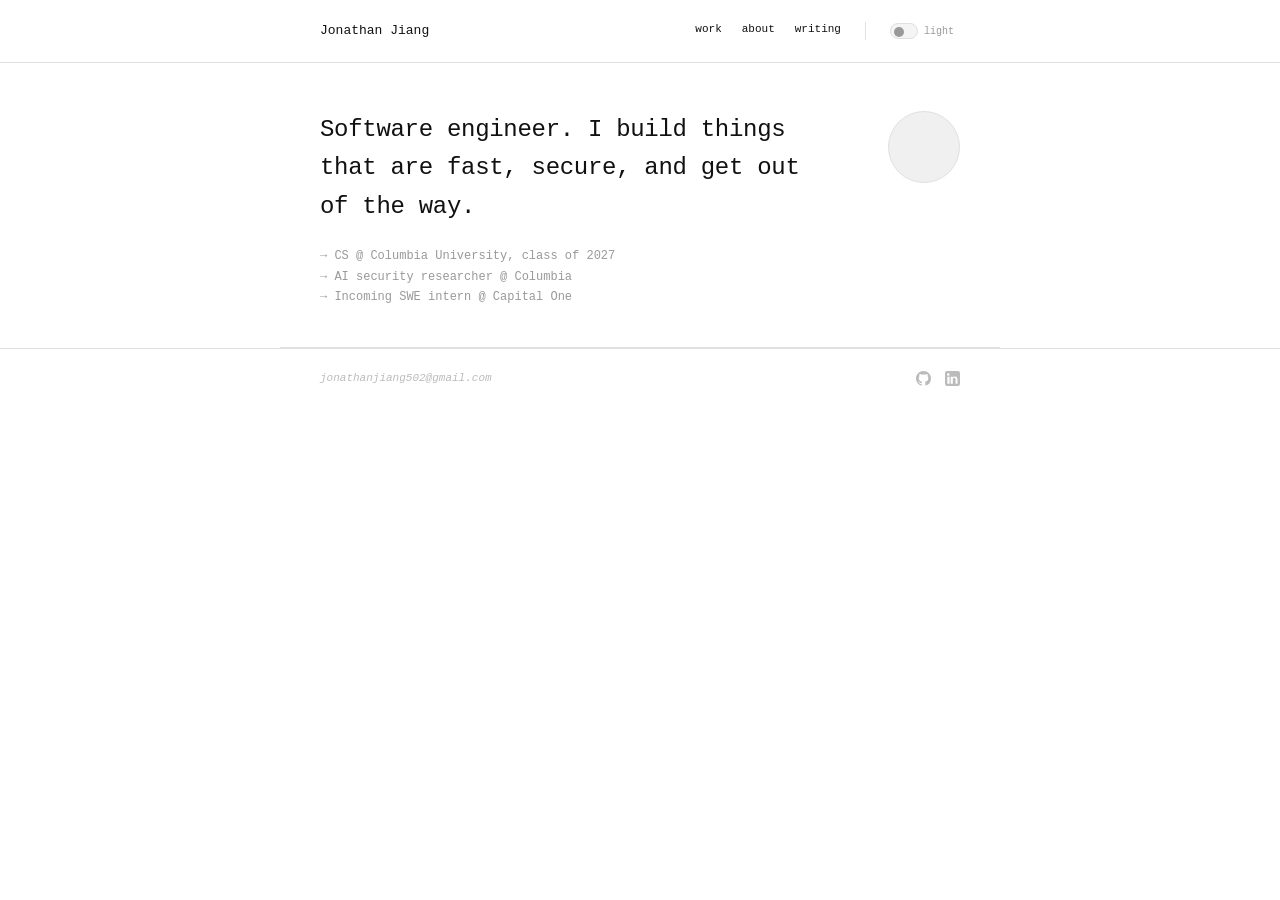
==== index.html @ d6f13825 "Initial commit: static personal website Build Jonathan Jiang's personal site from the design-system " ====
<!DOCTYPE html>
<html lang="en">
<head>
  <meta charset="UTF-8" />
  <meta name="viewport" content="width=device-width, initial-scale=1.0" />
  <title>Jonathan Jiang</title>
  <meta name="description" content="Jonathan Jiang — software engineer. CS @ Columbia University." />
  <link rel="stylesheet" href="css/style.css" />
  <!-- Apply persisted theme before paint to avoid a flash. -->
  <script>
    (function () {
      try {
        if (localStorage.getItem('theme') === 'dark') {
          document.documentElement.setAttribute('data-theme', 'dark');
        }
      } catch (e) {}
    })();
  </script>
</head>
<body>

  <nav class="nav">
    <div class="nav-inner">
      <a href="index.html" class="nav-name">Jonathan Jiang</a>
      <div class="nav-right">
        <div class="nav-tabs">
          <a href="work.html" class="nav-tab">work</a>
          <a href="about.html" class="nav-tab">about</a>
          <a href="writing.html" class="nav-tab">writing</a>
        </div>
        <button class="theme-toggle" id="themeToggle" type="button" aria-label="Toggle light and dark mode" aria-pressed="false">
          <span class="toggle-track"><span class="toggle-thumb"></span></span>
          <span class="toggle-label" id="toggleLabel">light</span>
        </button>
      </div>
    </div>
  </nav>

  <main>
    <header class="hero">
      <div class="hero-text">
        <h1>Software engineer. I build things that are fast, secure, and get out of the way.</h1>
        <ul class="hero-meta">
          <li>CS @ Columbia University, class of 2027</li>
          <li>AI security researcher @ Columbia</li>
          <li>Incoming SWE intern @ Capital One</li>
        </ul>
      </div>
      <!-- TODO: replace placeholder with real square headshot -->
      <div class="avatar" role="img" aria-label="Jonathan Jiang"></div>
    </header>
  </main>

  <footer class="footer">
    <div class="footer-inner">
      <a class="footer-email" href="mailto:jonathanjiang502@gmail.com">jonathanjiang502@gmail.com</a>
      <div class="footer-icons">
        <a href="https://github.com/jonathanj502" target="_blank" rel="noopener noreferrer" aria-label="GitHub">
          <svg viewBox="0 0 16 16" fill="currentColor" aria-hidden="true"><path d="M8 0C3.58 0 0 3.58 0 8c0 3.54 2.29 6.53 5.47 7.59.4.07.55-.17.55-.38 0-.19-.01-.82-.01-1.49-2.01.37-2.53-.49-2.69-.94-.09-.23-.48-.94-.82-1.13-.28-.15-.68-.52-.01-.53.63-.01 1.08.58 1.23.82.72 1.21 1.87.87 2.33.66.07-.52.28-.87.51-1.07-1.78-.2-3.64-.89-3.64-3.95 0-.87.31-1.59.82-2.15-.08-.2-.36-1.02.08-2.12 0 0 .67-.21 2.2.82.64-.18 1.32-.27 2-.27.68 0 1.36.09 2 .27 1.53-1.04 2.2-.82 2.2-.82.44 1.1.16 1.92.08 2.12.51.56.82 1.27.82 2.15 0 3.07-1.87 3.75-3.65 3.95.29.25.54.73.54 1.48 0 1.07-.01 1.93-.01 2.2 0 .21.15.46.55.38A8.01 8.01 0 0016 8c0-4.42-3.58-8-8-8z"/></svg>
        </a>
        <a href="https://linkedin.com/in/jonathanj126" target="_blank" rel="noopener noreferrer" aria-label="LinkedIn">
          <svg viewBox="0 0 16 16" fill="currentColor" aria-hidden="true"><path d="M13.63 0H2.37A2.34 2.34 0 000 2.34v11.32A2.34 2.34 0 002.37 16h11.26A2.34 2.34 0 0016 13.66V2.34A2.34 2.34 0 0013.63 0zM4.84 13.63H2.5V6.06h2.34v7.57zM3.67 5.02a1.36 1.36 0 110-2.71 1.36 1.36 0 010 2.71zM13.66 13.63h-2.34V9.5c0-.99-.02-2.26-1.38-2.26-1.38 0-1.59 1.08-1.59 2.19v4.2H6.01V6.06h2.25v1.03h.03c.31-.59 1.08-1.21 2.22-1.21 2.37 0 2.81 1.56 2.81 3.6v4.15z"/></svg>
        </a>
      </div>
    </div>
  </footer>

  <script src="js/main.js"></script>
</body>
</html>
---- css/style.css ----
/* ==========================================================================
   Jonathan Jiang — Personal Website
   Built to the design-system handoff. All tokens/specs sourced from
   jonathan-jiang-design-system.md
   ========================================================================== */

/* ---- Font ---------------------------------------------------------------- */
/* Monoweb Book is a commercial font (Lineto). Drop the licensed .woff2 into
   /fonts and it loads automatically; until then the monospace fallback is used. */
@font-face {
  font-family: 'Monoweb';
  src: url('../fonts/MonowebBook.woff2') format('woff2');
  font-weight: 400;
  font-style: normal;
  font-display: swap;
}

/* ---- Color tokens -------------------------------------------------------- */
:root {
  --bg:         #ffffff;
  --text:       #111111;
  --muted:      #999999;
  --faint:      #bbbbbb;
  --border:     #e0e0e0;
  --row-border: #ebebeb;
  --tag-bg:     #f4f4f4;
  --img-bg:     #f0f0f0;
}

[data-theme="dark"] {
  --bg:         #111111;
  --text:       #f0f0f0;
  --muted:      #555555;
  --faint:      #3a3a3a;
  --border:     #2a2a2a;
  --row-border: #1e1e1e;
  --tag-bg:     #1a1a1a;
  --img-bg:     #1e1e1e;
}

/* ---- Reset / base -------------------------------------------------------- */
*,
*::before,
*::after { box-sizing: border-box; }

html { -webkit-text-size-adjust: 100%; }

body {
  margin: 0;
  background: var(--bg);
  color: var(--text);
  font-family: 'Monoweb', 'Courier New', Courier, monospace;
  font-weight: 400;
  font-size: 12px;
  line-height: 1.7;
  -webkit-font-smoothing: antialiased;
  -moz-osx-font-smoothing: grayscale;
  transition: background 0.2s ease, color 0.2s ease;
}

a { color: inherit; }

img { display: block; }

/* ---- Layout -------------------------------------------------------------- */
.container {
  max-width: 720px;
  margin: 0 auto;
  padding: 0 2.5rem;
}

.section {
  padding: 2rem 0;
  border-bottom: 0.5px solid var(--border);
}
.section:last-child { border-bottom: none; }

.section-label {
  font-size: 10px;
  color: var(--faint);
  text-transform: uppercase;
  letter-spacing: 0.8px;
  margin-bottom: 0.75rem;
}

/* ==========================================================================
   Nav
   ========================================================================== */
.nav {
  position: sticky;
  top: 0;
  z-index: 10;
  width: 100%;
  background: var(--bg);
  border-bottom: 0.5px solid var(--border);
  transition: background 0.2s ease, border-color 0.2s ease;
}

.nav-inner {
  max-width: 720px;
  margin: 0 auto;
  padding: 1.25rem 2.5rem;
  display: flex;
  justify-content: space-between;
  align-items: center;
}

.nav-name {
  font-size: 13px;
  font-weight: 400;
  text-decoration: none;
  color: var(--text);
}

.nav-right {
  display: flex;
  align-items: center;
}

.nav-tabs {
  display: flex;
  gap: 1.25rem;
}

.nav-tab {
  font-size: 11px;
  text-decoration: none;
  color: var(--text);
  padding-bottom: 2px;
  border-bottom: 0.5px solid transparent;
}
.nav-tab:hover { color: var(--muted); }
.nav-tab.active {
  border-bottom: 0.5px solid var(--text);
}

/* ---- Light/dark toggle --------------------------------------------------- */
.theme-toggle {
  display: flex;
  align-items: center;
  gap: 6px;
  margin-left: 1.5rem;
  padding-left: 1.5rem;
  border-left: 0.5px solid var(--border);
  background: none;
  border-top: none;
  border-right: none;
  border-bottom: none;
  cursor: pointer;
  font-family: inherit;
  color: inherit;
}

.toggle-track {
  position: relative;
  width: 28px;
  height: 16px;
  border-radius: 8px;
  background: var(--tag-bg);
  border: 0.5px solid var(--border);
  flex-shrink: 0;
}

.toggle-thumb {
  position: absolute;
  top: 2.5px;
  left: 3px;
  width: 10px;
  height: 10px;
  border-radius: 50%;
  background: var(--muted);
  transition: transform 0.2s ease, background 0.2s ease;
}

[data-theme="dark"] .toggle-thumb {
  transform: translateX(12px);
  background: var(--text);
}

.toggle-label {
  font-size: 10px;
  color: var(--muted);
}

/* ==========================================================================
   Hero (home)
   ========================================================================== */
.hero {
  max-width: 720px;
  margin: 0 auto;
  padding: 3rem 2.5rem 2.5rem;
  display: flex;
  gap: 1.5rem;
  align-items: flex-start;
  border-bottom: 0.5px solid var(--border);
}

.hero-text { flex: 1; }

.hero h1 {
  font-size: 24px;
  font-weight: 400;
  line-height: 1.6;
  letter-spacing: -0.3px;
  max-width: 500px;
  margin: 0 0 1.25rem;
}

.hero-meta {
  margin: 0;
  padding: 0;
  list-style: none;
}
.hero-meta li {
  font-size: 12px;
  color: var(--muted);
  line-height: 1.7;
}
.hero-meta li::before { content: "\2192\00a0"; } /* "→ " */

.avatar {
  width: 72px;
  height: 72px;
  border-radius: 50%;
  border: 0.5px solid var(--border);
  background: var(--img-bg);          /* placeholder — TODO: real photo */
  object-fit: cover;
  flex-shrink: 0;
}

/* ==========================================================================
   Entry rows (experience / recent work)
   ========================================================================== */
.entry {
  padding: 14px 0;
  border-bottom: 0.5px solid var(--row-border);
}
.entry:last-child { border-bottom: none; }

.entry-head {
  display: flex;
  justify-content: space-between;
  align-items: baseline;
  gap: 1rem;
}
.entry-title {
  font-size: 13px;
  font-weight: 700;
  color: var(--text);
}
.entry-year {
  font-size: 11px;
  color: var(--faint);
  white-space: nowrap;
}
.entry-sub {
  font-size: 11px;
  color: var(--muted);
  margin-bottom: 8px;
}
.entry-desc {
  font-size: 11px;
  color: var(--muted);
  line-height: 1.8;
}

/* ---- Tags ---------------------------------------------------------------- */
.tags { margin-top: 6px; }
.tag {
  font-size: 10px;
  color: var(--muted);
  background: var(--tag-bg);
  border-radius: 3px;
  padding: 1px 6px;
  margin: 3px 3px 0 0;
  display: inline-block;
}

/* ==========================================================================
   Project cards (work)
   ========================================================================== */
.project-grid {
  display: grid;
  grid-template-columns: 1fr 1fr;
  gap: 12px;
}

.card {
  border: 0.5px solid var(--row-border);
  border-radius: 8px;
  overflow: hidden;
}

.card-img {
  width: 100%;
  height: 120px;
  object-fit: cover;
  background: var(--img-bg);          /* placeholder — TODO: real screenshot */
}

.card-body { padding: 12px; }

.card-title {
  font-size: 13px;
  font-weight: 700;
  color: var(--text);
  margin-bottom: 4px;
}

.card-meta {
  font-size: 11px;
  color: var(--muted);
  margin-bottom: 8px;
}

/* ---- GitHub link --------------------------------------------------------- */
.gh-link {
  font-size: 10px;
  color: var(--muted);
  text-decoration: none;
  border-bottom: 0.5px solid var(--row-border);
  padding-bottom: 1px;
  display: inline-flex;
  align-items: center;
  gap: 4px;
}
.gh-link svg { width: 11px; height: 11px; }

/* ==========================================================================
   About
   ========================================================================== */
.about {
  display: flex;
  gap: 1.5rem;
  align-items: flex-start;
}
.about-photo {
  width: 120px;
  height: 150px;
  border-radius: 6px;
  object-fit: cover;
  flex-shrink: 0;
  background: var(--img-bg);          /* placeholder — TODO: real photo */
}
.about-copy { flex: 1; }
.about-copy p {
  margin: 0 0 1rem;
  line-height: 1.8;
}
.about-copy p:last-child { margin-bottom: 0; }

.facts {
  margin: 0;
  padding: 0;
  list-style: none;
}
.facts li {
  font-size: 11px;
  color: var(--muted);
  line-height: 1.8;
}

/* ==========================================================================
   Writing
   ========================================================================== */
.writing-empty {
  color: var(--muted);
  font-size: 12px;
}

.post-list { display: flex; flex-direction: column; }
.post-row {
  display: flex;
  justify-content: space-between;
  align-items: baseline;
  gap: 1rem;
  padding: 14px 0;
  border-bottom: 0.5px solid var(--row-border);
  text-decoration: none;
  color: var(--text);
}
.post-row:last-child { border-bottom: none; }
.post-title { font-size: 13px; }
.post-date { font-size: 11px; color: var(--faint); white-space: nowrap; }

/* ==========================================================================
   Footer
   ========================================================================== */
.footer {
  border-top: 0.5px solid var(--border);
}
.footer-inner {
  max-width: 720px;
  margin: 0 auto;
  padding: 1.25rem 2.5rem;
  display: flex;
  justify-content: space-between;
  align-items: center;
}
.footer-email {
  font-size: 11px;
  font-style: italic;
  color: var(--faint);
  text-decoration: none;
}
.footer-icons {
  display: flex;
  gap: 14px;
}
.footer-icons a {
  color: var(--faint);
  display: inline-flex;
  align-items: center;
}
.footer-icons svg { width: 15px; height: 15px; }
.footer-icons a:hover { color: var(--muted); }

/* ==========================================================================
   Responsive (mobile)
   ========================================================================== */
@media (max-width: 600px) {
  .container { padding: 0 1.25rem; }

  .nav-inner { padding: 1.25rem; }
  .nav-tabs { gap: 1rem; }
  .theme-toggle { margin-left: 1rem; padding-left: 1rem; }

  .hero {
    flex-direction: column;
    padding: 2.5rem 1.25rem 2rem;
  }

  .project-grid { grid-template-columns: 1fr; }

  .footer-inner { padding: 1.25rem; }
}

@media (max-width: 380px) {
  .toggle-label { display: none; }
}
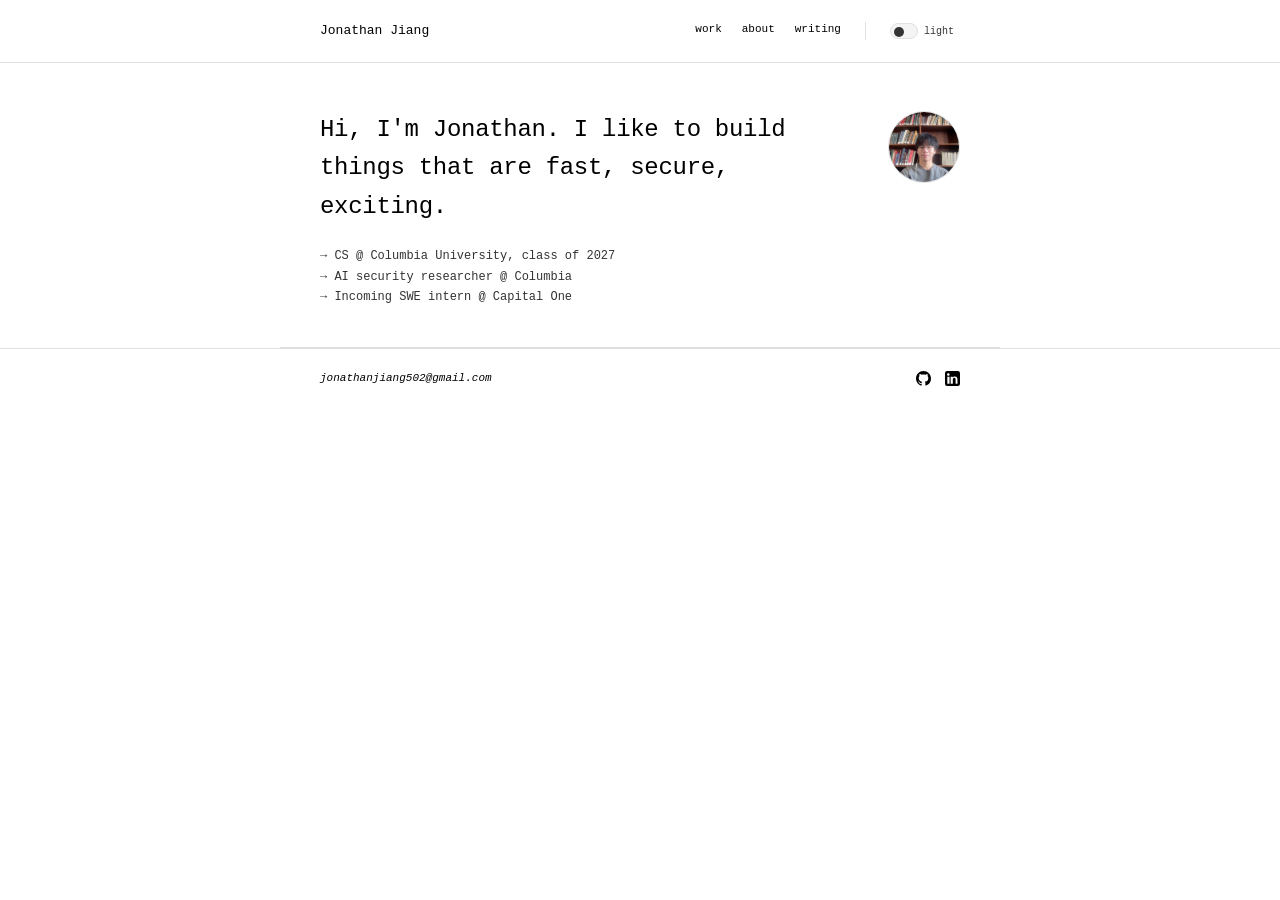
==== commit 23e8fef0: "Add headshot and about photo Co-Authored-By: Claude Sonnet 4.6 <noreply@anthropic.com>" ====
--- a/index.html
+++ b/index.html
@@ -39,15 +39,14 @@
   <main>
     <header class="hero">
       <div class="hero-text">
-        <h1>Software engineer. I build things that are fast, secure, and get out of the way.</h1>
+        <h1>Hi, I'm Jonathan. I like to build things that are fast, secure, exciting.</h1>
         <ul class="hero-meta">
           <li>CS @ Columbia University, class of 2027</li>
           <li>AI security researcher @ Columbia</li>
           <li>Incoming SWE intern @ Capital One</li>
         </ul>
       </div>
-      <!-- TODO: replace placeholder with real square headshot -->
-      <div class="avatar" role="img" aria-label="Jonathan Jiang"></div>
+      <img class="avatar" src="images/headshot.jpg" alt="Jonathan Jiang" />
     </header>
   </main>
 
--- a/css/style.css
+++ b/css/style.css
@@ -18,9 +18,9 @@
 /* ---- Color tokens -------------------------------------------------------- */
 :root {
   --bg:         #ffffff;
-  --text:       #111111;
-  --muted:      #999999;
-  --faint:      #bbbbbb;
+  --text:       #000000;
+  --muted:      #333333;
+  --faint:      #888888;
   --border:     #e0e0e0;
   --row-border: #ebebeb;
   --tag-bg:     #f4f4f4;
@@ -29,9 +29,9 @@
 
 [data-theme="dark"] {
   --bg:         #111111;
-  --text:       #f0f0f0;
-  --muted:      #555555;
-  --faint:      #3a3a3a;
+  --text:       #ffffff;
+  --muted:      #aaaaaa;
+  --faint:      #888888;
   --border:     #2a2a2a;
   --row-border: #1e1e1e;
   --tag-bg:     #1a1a1a;
@@ -180,6 +180,8 @@
 .toggle-label {
   font-size: 10px;
   color: var(--muted);
+  min-width: 5ch;
+  display: inline-block;
 }
 
 /* ==========================================================================
@@ -400,7 +402,7 @@
 .footer-email {
   font-size: 11px;
   font-style: italic;
-  color: var(--faint);
+  color: var(--text);
   text-decoration: none;
 }
 .footer-icons {
@@ -408,7 +410,7 @@
   gap: 14px;
 }
 .footer-icons a {
-  color: var(--faint);
+  color: var(--text);
   display: inline-flex;
   align-items: center;
 }
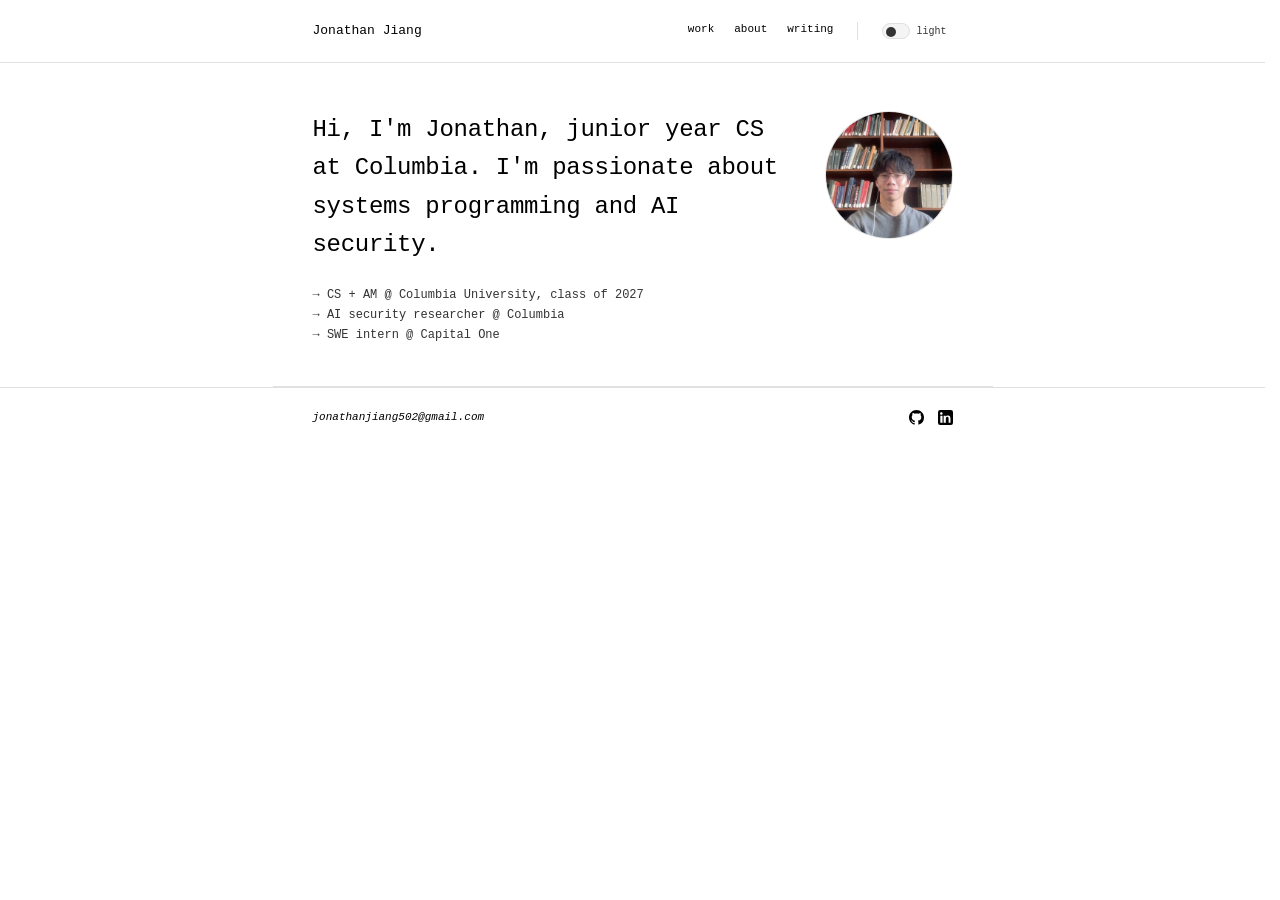
==== commit c691046a: "bio change" ====
--- a/index.html
+++ b/index.html
@@ -39,11 +39,11 @@
   <main>
     <header class="hero">
       <div class="hero-text">
-        <h1>Hi, I'm Jonathan. I like to build things that are fast, secure, exciting.</h1>
+        <h1>Hi, I'm Jonathan, junior year CS at Columbia. I'm passionate about systems programming and AI security.</h1>
         <ul class="hero-meta">
-          <li>CS @ Columbia University, class of 2027</li>
+          <li>CS + AM @ Columbia University, class of 2027</li>
           <li>AI security researcher @ Columbia</li>
-          <li>Incoming SWE intern @ Capital One</li>
+          <li>SWE intern @ Capital One</li>
         </ul>
       </div>
       <img class="avatar" src="images/headshot.jpg" alt="Jonathan Jiang" />
--- a/css/style.css
+++ b/css/style.css
@@ -43,7 +43,10 @@
 *::before,
 *::after { box-sizing: border-box; }
 
-html { -webkit-text-size-adjust: 100%; }
+html {
+  -webkit-text-size-adjust: 100%;
+  scrollbar-gutter: stable;
+}
 
 body {
   margin: 0;
@@ -221,8 +224,8 @@
 .hero-meta li::before { content: "\2192\00a0"; } /* "→ " */
 
 .avatar {
-  width: 72px;
-  height: 72px;
+  width: 128px;
+  height: 128px;
   border-radius: 50%;
   border: 0.5px solid var(--border);
   background: var(--img-bg);          /* placeholder — TODO: real photo */
